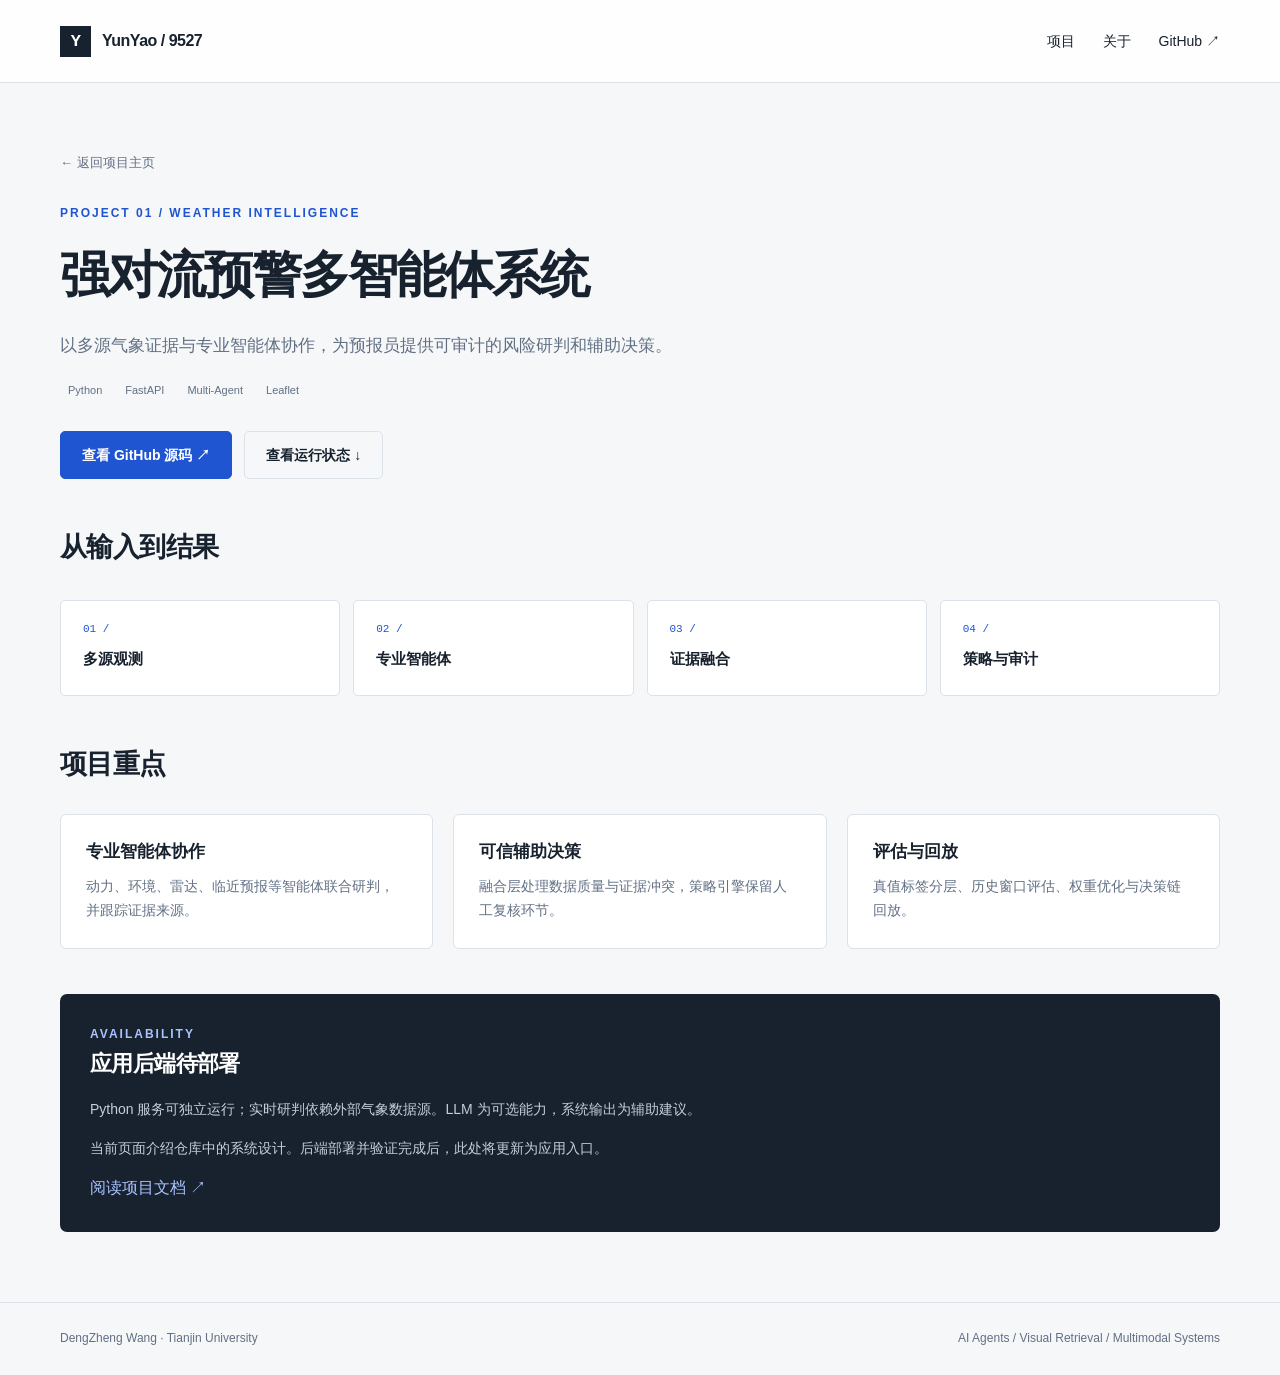
==== docs/index.html @ 471ed59c "Publish stable project overview and portfolio navigation" ====
<!doctype html><html lang="zh-CN"><head><meta charset="utf-8"><meta name="viewport" content="width=device-width, initial-scale=1"><title>强对流预警多智能体系统 · YunYao</title><meta name="description" content="以多源气象证据与专业智能体协作，为预报员提供可审计的风险研判和辅助决策。"><meta name="theme-color" content="#f6f7f9"><link rel="icon" href="data:image/svg+xml,%3Csvg xmlns='http://www.w3.org/2000/svg' viewBox='0 0 32 32'%3E%3Crect width='32' height='32' rx='5' fill='%2318222e'/%3E%3Ctext x='8' y='24' fill='white' font-size='24' font-family='monospace'%3EY%3C/text%3E%3C/svg%3E"><style>
:root{--bg:#f6f7f9;--paper:#fff;--ink:#18222e;--muted:#627084;--line:#dce2e9;--blue:#1f55d1;--soft:#eef3ff;--green:#35775d}*{box-sizing:border-box}html{scroll-behavior:smooth}body{margin:0;background:var(--bg);color:var(--ink);font:16px/1.75 -apple-system,BlinkMacSystemFont,"Segoe UI","Microsoft YaHei",sans-serif}a{color:inherit;text-decoration:none}button{font:inherit}a:focus-visible,button:focus-visible{outline:3px solid var(--blue);outline-offset:5px}.wrap{width:min(1160px,calc(100% - 48px));margin:auto}.bar{border-bottom:1px solid var(--line);background:rgba(255,255,255,.85)}nav{display:flex;align-items:center;justify-content:space-between;min-height:82px;gap:24px}.brand{font-weight:800;letter-spacing:-.5px}.brand span{display:inline-flex;width:31px;height:31px;align-items:center;justify-content:center;background:var(--ink);color:white;font:700 17px monospace;margin-right:11px}.links{display:flex;gap:28px;font-size:14px}.links a:hover,.textlink:hover{color:var(--blue)}.hero{padding:80px 0 55px;display:grid;grid-template-columns:1.4fr 1fr;gap:75px;align-items:center}.eyebrow{font-size:12px;letter-spacing:2px;color:var(--blue);font-weight:800;text-transform:uppercase}h1{font-size:clamp(34px,4.6vw,58px);font-weight:800;letter-spacing:-2px;line-height:1.26;margin:20px 0 24px}h1 em{font-style:normal;color:var(--blue)}.lead{color:var(--muted);max-width:680px;font-size:17px}.actions{display:flex;flex-wrap:wrap;gap:12px;margin-top:28px}.btn{display:inline-flex;align-items:center;justify-content:center;gap:18px;background:var(--blue);color:white;font-weight:650;padding:11px 21px;border:1px solid var(--blue);border-radius:5px;font-size:14px}.btn.light{background:transparent;color:var(--ink);border-color:var(--line)}.btn:hover{filter:brightness(.94)}.ledger{background:var(--paper);border:1px solid var(--line);padding:27px 30px;border-radius:8px;box-shadow:0 15px 45px #18222e07}.ledger-title{font:12px monospace;color:var(--muted);letter-spacing:1px;display:flex;justify-content:space-between;padding-bottom:15px;border-bottom:1px solid var(--line)}.ledger a{display:grid;grid-template-columns:30px 1fr 15px;gap:10px;align-items:center;padding:16px 0;border-bottom:1px solid var(--line);font-size:13px}.ledger a:last-child{border:0;padding-bottom:0}.ledger b{font:12px monospace;color:var(--blue)}.ledger a:hover{color:var(--blue)}.intro{display:flex;justify-content:space-between;align-items:end;gap:28px;margin:42px 0 24px}h2{font-size:27px;letter-spacing:-.6px;margin:0}h3{font-size:21px;line-height:1.4;margin:13px 0}.muted{color:var(--muted)}.filters{display:flex;gap:6px;flex-wrap:wrap}.filter{border:1px solid transparent;background:transparent;padding:7px 13px;color:var(--muted);cursor:pointer;font-size:13px;border-radius:4px}.filter[aria-pressed=true]{background:var(--ink);color:#fff}.grid{display:grid;grid-template-columns:repeat(2,1fr);gap:20px}.card{background:var(--paper);border:1px solid var(--line);padding:28px 30px;border-radius:7px;display:flex;flex-direction:column;transition:border-color .18s}.card:hover{border-color:#8096b3}.card-top{display:flex;justify-content:space-between;gap:10px;align-items:center}.num{font:12px monospace;color:var(--blue)}.badge{font-size:11px;color:var(--green);padding:3px 9px;border:1px solid #cbded4;border-radius:3px;background:#f5faf7}.badge.pending{color:#786330;border-color:#e3d7b7;background:#fffdf7}.en{font-size:11px;letter-spacing:1.1px;text-transform:uppercase;color:var(--muted);margin:18px 0 0}.card p{font-size:14px;color:var(--muted);margin:0 0 20px;flex:1}.tags{display:flex;flex-wrap:wrap;gap:7px;margin-bottom:25px}.tag{font-size:11px;padding:3px 8px;background:var(--bg);color:var(--muted);border-radius:3px}.card-foot{padding-top:18px;border-top:1px solid var(--line);display:flex;gap:24px;align-items:center;font-size:13px}.textlink{font-weight:650;color:var(--blue)}.smalllink{color:var(--muted);font-size:12px}.note{background:#edf1f7;border:1px solid var(--line);padding:24px 28px;border-radius:6px;margin:34px 0 60px;color:var(--muted);font-size:14px}.note strong{display:block;color:var(--ink);margin-bottom:5px}.about{margin:65px 0 70px;display:grid;grid-template-columns:1fr 2fr;gap:45px;padding-top:35px;border-top:1px solid var(--line)}.about p{margin:0;color:var(--muted)}footer{border-top:1px solid var(--line);padding:25px 0;font-size:12px;color:var(--muted)}footer .wrap{display:flex;justify-content:space-between;gap:20px}.detail-hero{padding:65px 0 45px;max-width:900px}.detail-hero h1{font-size:clamp(32px,4vw,50px)}.back{font-size:13px;color:var(--muted);display:inline-block;margin-bottom:28px}.pipeline{display:grid;grid-template-columns:repeat(4,1fr);gap:13px;margin:28px 0 45px}.stage{background:white;border:1px solid var(--line);border-radius:5px;padding:22px}.stage span{font:11px monospace;color:var(--blue);display:block;margin-bottom:10px}.stage b{font-size:15px}.features{display:grid;grid-template-columns:repeat(3,1fr);gap:20px;margin:26px 0}.feature{padding:25px;background:white;border:1px solid var(--line);border-radius:6px}.feature h3{font-size:17px;margin:0 0 10px}.feature p{font-size:14px;color:var(--muted);margin:0}.runtime{margin:45px 0 70px;padding:30px;background:var(--ink);color:#fff;border-radius:7px}.runtime p{color:#c5ceda;font-size:14px}.runtime h2{font-size:22px}.runtime a{color:#a9c3ff}.runtime code{font-size:12px;overflow-wrap:anywhere}.empty{padding:50px;text-align:center;color:var(--muted)}[hidden]{display:none!important}@media(max-width:860px){.hero{grid-template-columns:1fr;gap:35px;padding:50px 0 25px}.ledger{display:none}.intro{align-items:start;flex-direction:column}.features{grid-template-columns:1fr}.pipeline{grid-template-columns:repeat(2,1fr)}.about{grid-template-columns:1fr;gap:15px}}@media(max-width:600px){.wrap{width:calc(100% - 32px)}nav{min-height:68px}.links{gap:15px;font-size:12px}.brand{font-size:13px}.grid{grid-template-columns:1fr}.card{padding:24px}.hero{padding-top:42px}h1{letter-spacing:-1.2px}.about{margin-top:45px}.pipeline{gap:9px}.stage{padding:17px}footer .wrap{flex-direction:column;gap:4px}.note{padding:20px}.actions{gap:9px}}
</style></head><body><div class="bar"><nav class="wrap"><a class="brand" href="https://yunyao-9527.github.io/"><span>Y</span>YunYao / 9527</a><div class="links"><a href="https://yunyao-9527.github.io/#projects">项目</a><a href="https://yunyao-9527.github.io/#about">关于</a><a href="https://github.com/YunYao-9527">GitHub ↗</a></div></nav></div><main class="wrap"><div class="detail-hero"><a class="back" href="https://yunyao-9527.github.io/">← 返回项目主页</a><div class="eyebrow">PROJECT 01 / Weather Intelligence</div><h1>强对流预警多智能体系统</h1><p class="lead">以多源气象证据与专业智能体协作，为预报员提供可审计的风险研判和辅助决策。</p><div class="tags"><span class="tag">Python</span><span class="tag">FastAPI</span><span class="tag">Multi-Agent</span><span class="tag">Leaflet</span></div><div class="actions"><a class="btn" href="https://github.com/YunYao-9527/weather-multi-agent-system">查看 GitHub 源码 ↗</a><a class="btn light" href="#runtime">查看运行状态 ↓</a></div></div><section aria-label="系统流程"><h2>从输入到结果</h2><div class="pipeline"><div class="stage"><span>01 /</span><b>多源观测</b></div><div class="stage"><span>02 /</span><b>专业智能体</b></div><div class="stage"><span>03 /</span><b>证据融合</b></div><div class="stage"><span>04 /</span><b>策略与审计</b></div></div></section><section><h2>项目重点</h2><div class="features"><article class="feature"><h3>专业智能体协作</h3><p>动力、环境、雷达、临近预报等智能体联合研判，并跟踪证据来源。</p></article><article class="feature"><h3>可信辅助决策</h3><p>融合层处理数据质量与证据冲突，策略引擎保留人工复核环节。</p></article><article class="feature"><h3>评估与回放</h3><p>真值标签分层、历史窗口评估、权重优化与决策链回放。</p></article></div></section><section id="runtime" class="runtime"><div class="eyebrow" style="color:#a9c3ff">AVAILABILITY</div><h2>应用后端待部署</h2><p>Python 服务可独立运行；实时研判依赖外部气象数据源。LLM 为可选能力，系统输出为辅助建议。</p><p>当前页面介绍仓库中的系统设计。后端部署并验证完成后，此处将更新为应用入口。</p><a href="https://github.com/YunYao-9527/weather-multi-agent-system#readme">阅读项目文档 ↗</a></section></main><footer><div class="wrap"><span>DengZheng Wang · Tianjin University</span><span>AI Agents / Visual Retrieval / Multimodal Systems</span></div></footer></body></html>
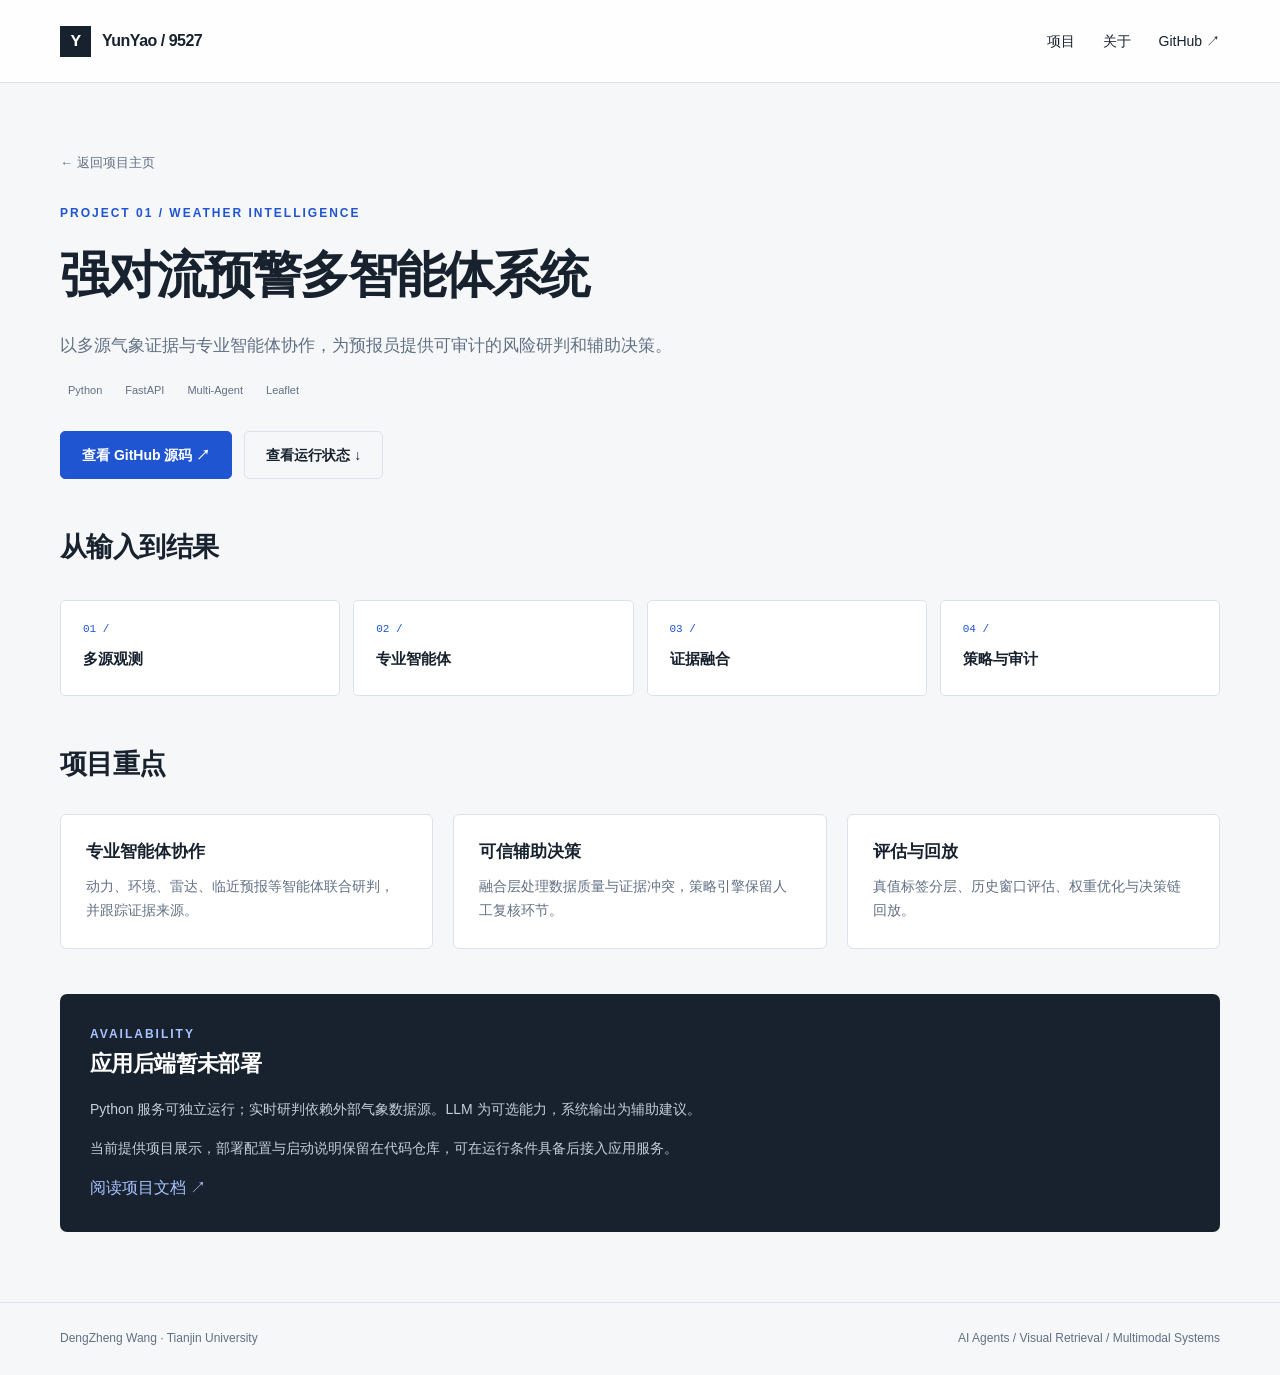
==== commit f2450d78: "Clarify published project pages and deferred backend deployment" ====
--- a/docs/index.html
+++ b/docs/index.html
@@ -1,3 +1,3 @@
 <!doctype html><html lang="zh-CN"><head><meta charset="utf-8"><meta name="viewport" content="width=device-width, initial-scale=1"><title>强对流预警多智能体系统 · YunYao</title><meta name="description" content="以多源气象证据与专业智能体协作，为预报员提供可审计的风险研判和辅助决策。"><meta name="theme-color" content="#f6f7f9"><link rel="icon" href="data:image/svg+xml,%3Csvg xmlns='http://www.w3.org/2000/svg' viewBox='0 0 32 32'%3E%3Crect width='32' height='32' rx='5' fill='%2318222e'/%3E%3Ctext x='8' y='24' fill='white' font-size='24' font-family='monospace'%3EY%3C/text%3E%3C/svg%3E"><style>
 :root{--bg:#f6f7f9;--paper:#fff;--ink:#18222e;--muted:#627084;--line:#dce2e9;--blue:#1f55d1;--soft:#eef3ff;--green:#35775d}*{box-sizing:border-box}html{scroll-behavior:smooth}body{margin:0;background:var(--bg);color:var(--ink);font:16px/1.75 -apple-system,BlinkMacSystemFont,"Segoe UI","Microsoft YaHei",sans-serif}a{color:inherit;text-decoration:none}button{font:inherit}a:focus-visible,button:focus-visible{outline:3px solid var(--blue);outline-offset:5px}.wrap{width:min(1160px,calc(100% - 48px));margin:auto}.bar{border-bottom:1px solid var(--line);background:rgba(255,255,255,.85)}nav{display:flex;align-items:center;justify-content:space-between;min-height:82px;gap:24px}.brand{font-weight:800;letter-spacing:-.5px}.brand span{display:inline-flex;width:31px;height:31px;align-items:center;justify-content:center;background:var(--ink);color:white;font:700 17px monospace;margin-right:11px}.links{display:flex;gap:28px;font-size:14px}.links a:hover,.textlink:hover{color:var(--blue)}.hero{padding:80px 0 55px;display:grid;grid-template-columns:1.4fr 1fr;gap:75px;align-items:center}.eyebrow{font-size:12px;letter-spacing:2px;color:var(--blue);font-weight:800;text-transform:uppercase}h1{font-size:clamp(34px,4.6vw,58px);font-weight:800;letter-spacing:-2px;line-height:1.26;margin:20px 0 24px}h1 em{font-style:normal;color:var(--blue)}.lead{color:var(--muted);max-width:680px;font-size:17px}.actions{display:flex;flex-wrap:wrap;gap:12px;margin-top:28px}.btn{display:inline-flex;align-items:center;justify-content:center;gap:18px;background:var(--blue);color:white;font-weight:650;padding:11px 21px;border:1px solid var(--blue);border-radius:5px;font-size:14px}.btn.light{background:transparent;color:var(--ink);border-color:var(--line)}.btn:hover{filter:brightness(.94)}.ledger{background:var(--paper);border:1px solid var(--line);padding:27px 30px;border-radius:8px;box-shadow:0 15px 45px #18222e07}.ledger-title{font:12px monospace;color:var(--muted);letter-spacing:1px;display:flex;justify-content:space-between;padding-bottom:15px;border-bottom:1px solid var(--line)}.ledger a{display:grid;grid-template-columns:30px 1fr 15px;gap:10px;align-items:center;padding:16px 0;border-bottom:1px solid var(--line);font-size:13px}.ledger a:last-child{border:0;padding-bottom:0}.ledger b{font:12px monospace;color:var(--blue)}.ledger a:hover{color:var(--blue)}.intro{display:flex;justify-content:space-between;align-items:end;gap:28px;margin:42px 0 24px}h2{font-size:27px;letter-spacing:-.6px;margin:0}h3{font-size:21px;line-height:1.4;margin:13px 0}.muted{color:var(--muted)}.filters{display:flex;gap:6px;flex-wrap:wrap}.filter{border:1px solid transparent;background:transparent;padding:7px 13px;color:var(--muted);cursor:pointer;font-size:13px;border-radius:4px}.filter[aria-pressed=true]{background:var(--ink);color:#fff}.grid{display:grid;grid-template-columns:repeat(2,1fr);gap:20px}.card{background:var(--paper);border:1px solid var(--line);padding:28px 30px;border-radius:7px;display:flex;flex-direction:column;transition:border-color .18s}.card:hover{border-color:#8096b3}.card-top{display:flex;justify-content:space-between;gap:10px;align-items:center}.num{font:12px monospace;color:var(--blue)}.badge{font-size:11px;color:var(--green);padding:3px 9px;border:1px solid #cbded4;border-radius:3px;background:#f5faf7}.badge.pending{color:#786330;border-color:#e3d7b7;background:#fffdf7}.en{font-size:11px;letter-spacing:1.1px;text-transform:uppercase;color:var(--muted);margin:18px 0 0}.card p{font-size:14px;color:var(--muted);margin:0 0 20px;flex:1}.tags{display:flex;flex-wrap:wrap;gap:7px;margin-bottom:25px}.tag{font-size:11px;padding:3px 8px;background:var(--bg);color:var(--muted);border-radius:3px}.card-foot{padding-top:18px;border-top:1px solid var(--line);display:flex;gap:24px;align-items:center;font-size:13px}.textlink{font-weight:650;color:var(--blue)}.smalllink{color:var(--muted);font-size:12px}.note{background:#edf1f7;border:1px solid var(--line);padding:24px 28px;border-radius:6px;margin:34px 0 60px;color:var(--muted);font-size:14px}.note strong{display:block;color:var(--ink);margin-bottom:5px}.about{margin:65px 0 70px;display:grid;grid-template-columns:1fr 2fr;gap:45px;padding-top:35px;border-top:1px solid var(--line)}.about p{margin:0;color:var(--muted)}footer{border-top:1px solid var(--line);padding:25px 0;font-size:12px;color:var(--muted)}footer .wrap{display:flex;justify-content:space-between;gap:20px}.detail-hero{padding:65px 0 45px;max-width:900px}.detail-hero h1{font-size:clamp(32px,4vw,50px)}.back{font-size:13px;color:var(--muted);display:inline-block;margin-bottom:28px}.pipeline{display:grid;grid-template-columns:repeat(4,1fr);gap:13px;margin:28px 0 45px}.stage{background:white;border:1px solid var(--line);border-radius:5px;padding:22px}.stage span{font:11px monospace;color:var(--blue);display:block;margin-bottom:10px}.stage b{font-size:15px}.features{display:grid;grid-template-columns:repeat(3,1fr);gap:20px;margin:26px 0}.feature{padding:25px;background:white;border:1px solid var(--line);border-radius:6px}.feature h3{font-size:17px;margin:0 0 10px}.feature p{font-size:14px;color:var(--muted);margin:0}.runtime{margin:45px 0 70px;padding:30px;background:var(--ink);color:#fff;border-radius:7px}.runtime p{color:#c5ceda;font-size:14px}.runtime h2{font-size:22px}.runtime a{color:#a9c3ff}.runtime code{font-size:12px;overflow-wrap:anywhere}.empty{padding:50px;text-align:center;color:var(--muted)}[hidden]{display:none!important}@media(max-width:860px){.hero{grid-template-columns:1fr;gap:35px;padding:50px 0 25px}.ledger{display:none}.intro{align-items:start;flex-direction:column}.features{grid-template-columns:1fr}.pipeline{grid-template-columns:repeat(2,1fr)}.about{grid-template-columns:1fr;gap:15px}}@media(max-width:600px){.wrap{width:calc(100% - 32px)}nav{min-height:68px}.links{gap:15px;font-size:12px}.brand{font-size:13px}.grid{grid-template-columns:1fr}.card{padding:24px}.hero{padding-top:42px}h1{letter-spacing:-1.2px}.about{margin-top:45px}.pipeline{gap:9px}.stage{padding:17px}footer .wrap{flex-direction:column;gap:4px}.note{padding:20px}.actions{gap:9px}}
-</style></head><body><div class="bar"><nav class="wrap"><a class="brand" href="https://yunyao-9527.github.io/"><span>Y</span>YunYao / 9527</a><div class="links"><a href="https://yunyao-9527.github.io/#projects">项目</a><a href="https://yunyao-9527.github.io/#about">关于</a><a href="https://github.com/YunYao-9527">GitHub ↗</a></div></nav></div><main class="wrap"><div class="detail-hero"><a class="back" href="https://yunyao-9527.github.io/">← 返回项目主页</a><div class="eyebrow">PROJECT 01 / Weather Intelligence</div><h1>强对流预警多智能体系统</h1><p class="lead">以多源气象证据与专业智能体协作，为预报员提供可审计的风险研判和辅助决策。</p><div class="tags"><span class="tag">Python</span><span class="tag">FastAPI</span><span class="tag">Multi-Agent</span><span class="tag">Leaflet</span></div><div class="actions"><a class="btn" href="https://github.com/YunYao-9527/weather-multi-agent-system">查看 GitHub 源码 ↗</a><a class="btn light" href="#runtime">查看运行状态 ↓</a></div></div><section aria-label="系统流程"><h2>从输入到结果</h2><div class="pipeline"><div class="stage"><span>01 /</span><b>多源观测</b></div><div class="stage"><span>02 /</span><b>专业智能体</b></div><div class="stage"><span>03 /</span><b>证据融合</b></div><div class="stage"><span>04 /</span><b>策略与审计</b></div></div></section><section><h2>项目重点</h2><div class="features"><article class="feature"><h3>专业智能体协作</h3><p>动力、环境、雷达、临近预报等智能体联合研判，并跟踪证据来源。</p></article><article class="feature"><h3>可信辅助决策</h3><p>融合层处理数据质量与证据冲突，策略引擎保留人工复核环节。</p></article><article class="feature"><h3>评估与回放</h3><p>真值标签分层、历史窗口评估、权重优化与决策链回放。</p></article></div></section><section id="runtime" class="runtime"><div class="eyebrow" style="color:#a9c3ff">AVAILABILITY</div><h2>应用后端待部署</h2><p>Python 服务可独立运行；实时研判依赖外部气象数据源。LLM 为可选能力，系统输出为辅助建议。</p><p>当前页面介绍仓库中的系统设计。后端部署并验证完成后，此处将更新为应用入口。</p><a href="https://github.com/YunYao-9527/weather-multi-agent-system#readme">阅读项目文档 ↗</a></section></main><footer><div class="wrap"><span>DengZheng Wang · Tianjin University</span><span>AI Agents / Visual Retrieval / Multimodal Systems</span></div></footer></body></html>+</style></head><body><div class="bar"><nav class="wrap"><a class="brand" href="https://yunyao-9527.github.io/"><span>Y</span>YunYao / 9527</a><div class="links"><a href="https://yunyao-9527.github.io/#projects">项目</a><a href="https://yunyao-9527.github.io/#about">关于</a><a href="https://github.com/YunYao-9527">GitHub ↗</a></div></nav></div><main class="wrap"><div class="detail-hero"><a class="back" href="https://yunyao-9527.github.io/">← 返回项目主页</a><div class="eyebrow">PROJECT 01 / Weather Intelligence</div><h1>强对流预警多智能体系统</h1><p class="lead">以多源气象证据与专业智能体协作，为预报员提供可审计的风险研判和辅助决策。</p><div class="tags"><span class="tag">Python</span><span class="tag">FastAPI</span><span class="tag">Multi-Agent</span><span class="tag">Leaflet</span></div><div class="actions"><a class="btn" href="https://github.com/YunYao-9527/weather-multi-agent-system">查看 GitHub 源码 ↗</a><a class="btn light" href="#runtime">查看运行状态 ↓</a></div></div><section aria-label="系统流程"><h2>从输入到结果</h2><div class="pipeline"><div class="stage"><span>01 /</span><b>多源观测</b></div><div class="stage"><span>02 /</span><b>专业智能体</b></div><div class="stage"><span>03 /</span><b>证据融合</b></div><div class="stage"><span>04 /</span><b>策略与审计</b></div></div></section><section><h2>项目重点</h2><div class="features"><article class="feature"><h3>专业智能体协作</h3><p>动力、环境、雷达、临近预报等智能体联合研判，并跟踪证据来源。</p></article><article class="feature"><h3>可信辅助决策</h3><p>融合层处理数据质量与证据冲突，策略引擎保留人工复核环节。</p></article><article class="feature"><h3>评估与回放</h3><p>真值标签分层、历史窗口评估、权重优化与决策链回放。</p></article></div></section><section id="runtime" class="runtime"><div class="eyebrow" style="color:#a9c3ff">AVAILABILITY</div><h2>应用后端暂未部署</h2><p>Python 服务可独立运行；实时研判依赖外部气象数据源。LLM 为可选能力，系统输出为辅助建议。</p><p>当前提供项目展示，部署配置与启动说明保留在代码仓库，可在运行条件具备后接入应用服务。</p><a href="https://github.com/YunYao-9527/weather-multi-agent-system#readme">阅读项目文档 ↗</a></section></main><footer><div class="wrap"><span>DengZheng Wang · Tianjin University</span><span>AI Agents / Visual Retrieval / Multimodal Systems</span></div></footer></body></html>
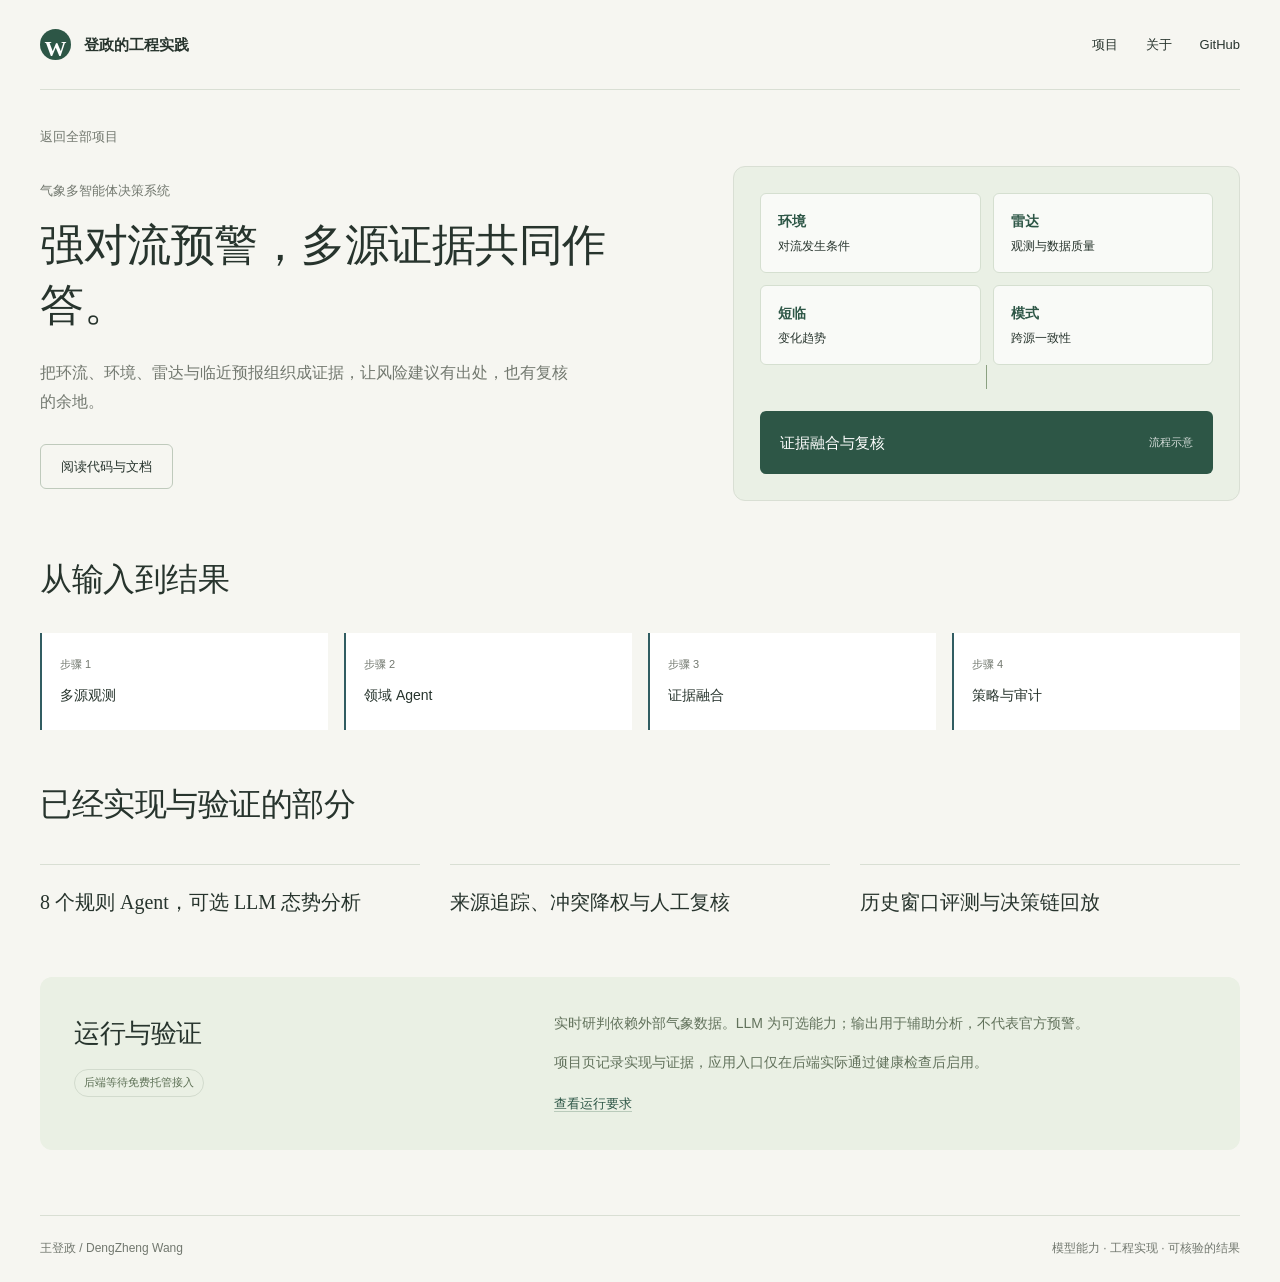
==== commit eb024a88: "Refresh weather console and improve regression isolation and public demo boundaries" ====
--- a/docs/index.html
+++ b/docs/index.html
@@ -1,3 +1 @@
-<!doctype html><html lang="zh-CN"><head><meta charset="utf-8"><meta name="viewport" content="width=device-width, initial-scale=1"><title>强对流预警多智能体系统 · YunYao</title><meta name="description" content="以多源气象证据与专业智能体协作，为预报员提供可审计的风险研判和辅助决策。"><meta name="theme-color" content="#f6f7f9"><link rel="icon" href="data:image/svg+xml,%3Csvg xmlns='http://www.w3.org/2000/svg' viewBox='0 0 32 32'%3E%3Crect width='32' height='32' rx='5' fill='%2318222e'/%3E%3Ctext x='8' y='24' fill='white' font-size='24' font-family='monospace'%3EY%3C/text%3E%3C/svg%3E"><style>
-:root{--bg:#f6f7f9;--paper:#fff;--ink:#18222e;--muted:#627084;--line:#dce2e9;--blue:#1f55d1;--soft:#eef3ff;--green:#35775d}*{box-sizing:border-box}html{scroll-behavior:smooth}body{margin:0;background:var(--bg);color:var(--ink);font:16px/1.75 -apple-system,BlinkMacSystemFont,"Segoe UI","Microsoft YaHei",sans-serif}a{color:inherit;text-decoration:none}button{font:inherit}a:focus-visible,button:focus-visible{outline:3px solid var(--blue);outline-offset:5px}.wrap{width:min(1160px,calc(100% - 48px));margin:auto}.bar{border-bottom:1px solid var(--line);background:rgba(255,255,255,.85)}nav{display:flex;align-items:center;justify-content:space-between;min-height:82px;gap:24px}.brand{font-weight:800;letter-spacing:-.5px}.brand span{display:inline-flex;width:31px;height:31px;align-items:center;justify-content:center;background:var(--ink);color:white;font:700 17px monospace;margin-right:11px}.links{display:flex;gap:28px;font-size:14px}.links a:hover,.textlink:hover{color:var(--blue)}.hero{padding:80px 0 55px;display:grid;grid-template-columns:1.4fr 1fr;gap:75px;align-items:center}.eyebrow{font-size:12px;letter-spacing:2px;color:var(--blue);font-weight:800;text-transform:uppercase}h1{font-size:clamp(34px,4.6vw,58px);font-weight:800;letter-spacing:-2px;line-height:1.26;margin:20px 0 24px}h1 em{font-style:normal;color:var(--blue)}.lead{color:var(--muted);max-width:680px;font-size:17px}.actions{display:flex;flex-wrap:wrap;gap:12px;margin-top:28px}.btn{display:inline-flex;align-items:center;justify-content:center;gap:18px;background:var(--blue);color:white;font-weight:650;padding:11px 21px;border:1px solid var(--blue);border-radius:5px;font-size:14px}.btn.light{background:transparent;color:var(--ink);border-color:var(--line)}.btn:hover{filter:brightness(.94)}.ledger{background:var(--paper);border:1px solid var(--line);padding:27px 30px;border-radius:8px;box-shadow:0 15px 45px #18222e07}.ledger-title{font:12px monospace;color:var(--muted);letter-spacing:1px;display:flex;justify-content:space-between;padding-bottom:15px;border-bottom:1px solid var(--line)}.ledger a{display:grid;grid-template-columns:30px 1fr 15px;gap:10px;align-items:center;padding:16px 0;border-bottom:1px solid var(--line);font-size:13px}.ledger a:last-child{border:0;padding-bottom:0}.ledger b{font:12px monospace;color:var(--blue)}.ledger a:hover{color:var(--blue)}.intro{display:flex;justify-content:space-between;align-items:end;gap:28px;margin:42px 0 24px}h2{font-size:27px;letter-spacing:-.6px;margin:0}h3{font-size:21px;line-height:1.4;margin:13px 0}.muted{color:var(--muted)}.filters{display:flex;gap:6px;flex-wrap:wrap}.filter{border:1px solid transparent;background:transparent;padding:7px 13px;color:var(--muted);cursor:pointer;font-size:13px;border-radius:4px}.filter[aria-pressed=true]{background:var(--ink);color:#fff}.grid{display:grid;grid-template-columns:repeat(2,1fr);gap:20px}.card{background:var(--paper);border:1px solid var(--line);padding:28px 30px;border-radius:7px;display:flex;flex-direction:column;transition:border-color .18s}.card:hover{border-color:#8096b3}.card-top{display:flex;justify-content:space-between;gap:10px;align-items:center}.num{font:12px monospace;color:var(--blue)}.badge{font-size:11px;color:var(--green);padding:3px 9px;border:1px solid #cbded4;border-radius:3px;background:#f5faf7}.badge.pending{color:#786330;border-color:#e3d7b7;background:#fffdf7}.en{font-size:11px;letter-spacing:1.1px;text-transform:uppercase;color:var(--muted);margin:18px 0 0}.card p{font-size:14px;color:var(--muted);margin:0 0 20px;flex:1}.tags{display:flex;flex-wrap:wrap;gap:7px;margin-bottom:25px}.tag{font-size:11px;padding:3px 8px;background:var(--bg);color:var(--muted);border-radius:3px}.card-foot{padding-top:18px;border-top:1px solid var(--line);display:flex;gap:24px;align-items:center;font-size:13px}.textlink{font-weight:650;color:var(--blue)}.smalllink{color:var(--muted);font-size:12px}.note{background:#edf1f7;border:1px solid var(--line);padding:24px 28px;border-radius:6px;margin:34px 0 60px;color:var(--muted);font-size:14px}.note strong{display:block;color:var(--ink);margin-bottom:5px}.about{margin:65px 0 70px;display:grid;grid-template-columns:1fr 2fr;gap:45px;padding-top:35px;border-top:1px solid var(--line)}.about p{margin:0;color:var(--muted)}footer{border-top:1px solid var(--line);padding:25px 0;font-size:12px;color:var(--muted)}footer .wrap{display:flex;justify-content:space-between;gap:20px}.detail-hero{padding:65px 0 45px;max-width:900px}.detail-hero h1{font-size:clamp(32px,4vw,50px)}.back{font-size:13px;color:var(--muted);display:inline-block;margin-bottom:28px}.pipeline{display:grid;grid-template-columns:repeat(4,1fr);gap:13px;margin:28px 0 45px}.stage{background:white;border:1px solid var(--line);border-radius:5px;padding:22px}.stage span{font:11px monospace;color:var(--blue);display:block;margin-bottom:10px}.stage b{font-size:15px}.features{display:grid;grid-template-columns:repeat(3,1fr);gap:20px;margin:26px 0}.feature{padding:25px;background:white;border:1px solid var(--line);border-radius:6px}.feature h3{font-size:17px;margin:0 0 10px}.feature p{font-size:14px;color:var(--muted);margin:0}.runtime{margin:45px 0 70px;padding:30px;background:var(--ink);color:#fff;border-radius:7px}.runtime p{color:#c5ceda;font-size:14px}.runtime h2{font-size:22px}.runtime a{color:#a9c3ff}.runtime code{font-size:12px;overflow-wrap:anywhere}.empty{padding:50px;text-align:center;color:var(--muted)}[hidden]{display:none!important}@media(max-width:860px){.hero{grid-template-columns:1fr;gap:35px;padding:50px 0 25px}.ledger{display:none}.intro{align-items:start;flex-direction:column}.features{grid-template-columns:1fr}.pipeline{grid-template-columns:repeat(2,1fr)}.about{grid-template-columns:1fr;gap:15px}}@media(max-width:600px){.wrap{width:calc(100% - 32px)}nav{min-height:68px}.links{gap:15px;font-size:12px}.brand{font-size:13px}.grid{grid-template-columns:1fr}.card{padding:24px}.hero{padding-top:42px}h1{letter-spacing:-1.2px}.about{margin-top:45px}.pipeline{gap:9px}.stage{padding:17px}footer .wrap{flex-direction:column;gap:4px}.note{padding:20px}.actions{gap:9px}}
-</style></head><body><div class="bar"><nav class="wrap"><a class="brand" href="https://yunyao-9527.github.io/"><span>Y</span>YunYao / 9527</a><div class="links"><a href="https://yunyao-9527.github.io/#projects">项目</a><a href="https://yunyao-9527.github.io/#about">关于</a><a href="https://github.com/YunYao-9527">GitHub ↗</a></div></nav></div><main class="wrap"><div class="detail-hero"><a class="back" href="https://yunyao-9527.github.io/">← 返回项目主页</a><div class="eyebrow">PROJECT 01 / Weather Intelligence</div><h1>强对流预警多智能体系统</h1><p class="lead">以多源气象证据与专业智能体协作，为预报员提供可审计的风险研判和辅助决策。</p><div class="tags"><span class="tag">Python</span><span class="tag">FastAPI</span><span class="tag">Multi-Agent</span><span class="tag">Leaflet</span></div><div class="actions"><a class="btn" href="https://github.com/YunYao-9527/weather-multi-agent-system">查看 GitHub 源码 ↗</a><a class="btn light" href="#runtime">查看运行状态 ↓</a></div></div><section aria-label="系统流程"><h2>从输入到结果</h2><div class="pipeline"><div class="stage"><span>01 /</span><b>多源观测</b></div><div class="stage"><span>02 /</span><b>专业智能体</b></div><div class="stage"><span>03 /</span><b>证据融合</b></div><div class="stage"><span>04 /</span><b>策略与审计</b></div></div></section><section><h2>项目重点</h2><div class="features"><article class="feature"><h3>专业智能体协作</h3><p>动力、环境、雷达、临近预报等智能体联合研判，并跟踪证据来源。</p></article><article class="feature"><h3>可信辅助决策</h3><p>融合层处理数据质量与证据冲突，策略引擎保留人工复核环节。</p></article><article class="feature"><h3>评估与回放</h3><p>真值标签分层、历史窗口评估、权重优化与决策链回放。</p></article></div></section><section id="runtime" class="runtime"><div class="eyebrow" style="color:#a9c3ff">AVAILABILITY</div><h2>应用后端暂未部署</h2><p>Python 服务可独立运行；实时研判依赖外部气象数据源。LLM 为可选能力，系统输出为辅助建议。</p><p>当前提供项目展示，部署配置与启动说明保留在代码仓库，可在运行条件具备后接入应用服务。</p><a href="https://github.com/YunYao-9527/weather-multi-agent-system#readme">阅读项目文档 ↗</a></section></main><footer><div class="wrap"><span>DengZheng Wang · Tianjin University</span><span>AI Agents / Visual Retrieval / Multimodal Systems</span></div></footer></body></html>+<!doctype html><html lang="zh-CN"><head><meta charset="utf-8"><meta name="viewport" content="width=device-width,initial-scale=1"><meta name="description" content="王登政的智能体、多模态检索与可观测系统作品集"><title>气象多智能体决策系统 | 王登政</title><link rel="stylesheet" href="./portfolio.css"></head><body><div class="wrap"><nav class="nav"><a class="brand" href="https://yunyao-9527.github.io/"><span class="mark">W</span>登政的工程实践</a><div class="nav-links"><a href="https://yunyao-9527.github.io/#projects">项目</a><a href="https://yunyao-9527.github.io/#about">关于</a><a href="https://github.com/YunYao-9527">GitHub</a></div></nav><main style="--accent:#315d62"><a class="back" href="https://yunyao-9527.github.io/#projects">返回全部项目</a><section class="detail-hero"><div><div class="byline">气象多智能体决策系统</div><h1>强对流预警，多源证据共同作答。</h1><p class="lede">把环流、环境、雷达与临近预报组织成证据，让风险建议有出处，也有复核的余地。</p><div class="actions"><a class="button secondary" href="https://github.com/YunYao-9527/weather-multi-agent-system">阅读代码与文档</a></div></div><div class="detail-preview"><div class="diagram-grid"><div class="diagram-cell"><strong>环境</strong>对流发生条件</div><div class="diagram-cell"><strong>雷达</strong>观测与数据质量</div><div class="diagram-cell"><strong>短临</strong>变化趋势</div><div class="diagram-cell"><strong>模式</strong>跨源一致性</div></div><div class="connector"></div><div class="diagram-output">证据融合与复核<span>流程示意</span></div></div></section><section><h2>从输入到结果</h2><div class="flow"><div><small>步骤 1</small>多源观测</div><div><small>步骤 2</small>领域 Agent</div><div><small>步骤 3</small>证据融合</div><div><small>步骤 4</small>策略与审计</div></div><h2>已经实现与验证的部分</h2><div class="facts"><div class="fact">8 个规则 Agent，可选 LLM 态势分析</div><div class="fact">来源追踪、冲突降权与人工复核</div><div class="fact">历史窗口评测与决策链回放</div></div></section><section class="runtime"><div><h2>运行与验证</h2><span class="badge">后端等待免费托管接入</span></div><div><p>实时研判依赖外部气象数据。LLM 为可选能力；输出用于辅助分析，不代表官方预警。</p><p>项目页记录实现与证据，应用入口仅在后端实际通过健康检查后启用。</p><a class="text-link" href="https://github.com/YunYao-9527/weather-multi-agent-system">查看运行要求</a></div></section></main><footer class="footer"><span>王登政 / DengZheng Wang</span><span>模型能力 · 工程实现 · 可核验的结果</span></footer></div></body></html>
--- a/docs/portfolio.css
+++ b/docs/portfolio.css
@@ -0,0 +1,2 @@
+
+:root{--paper:#f6f6f1;--surface:#fff;--ink:#27342d;--muted:#72786f;--line:#d9dfd4;--pine:#2d5646;--clay:#b95f42;--serif:Georgia,'Noto Serif SC','Songti SC',SimSun,serif;--sans:'Microsoft YaHei','PingFang SC',sans-serif}*{box-sizing:border-box}html{scroll-behavior:smooth}body{margin:0;background:var(--paper);color:var(--ink);font:15px/1.8 var(--sans)}a{color:inherit;text-decoration:none}button{font:inherit;cursor:pointer}button,a,input{ -webkit-tap-highlight-color:transparent}:focus-visible{outline:3px solid var(--clay);outline-offset:5px}::selection{background:#d8e3d4}.wrap{width:min(1200px,calc(100% - 80px));margin:auto}.nav{height:90px;display:flex;align-items:center;justify-content:space-between;border-bottom:1px solid var(--line)}.brand{display:flex;align-items:center;gap:13px;font-weight:700}.mark{width:31px;height:31px;background:var(--pine);color:white;display:grid;place-items:center;border-radius:50%;font-family:var(--serif);font-size:22px}.nav-links{display:flex;gap:28px;font-size:13px}.nav a:hover{color:var(--clay)}.hero{display:grid;grid-template-columns:1.1fr 1fr;gap:65px;padding:78px 0 65px;align-items:center}h1,h2,h3{font-family:var(--serif);font-weight:500;letter-spacing:-.5px}h1{font-size:clamp(36px,4.4vw,59px);line-height:1.35;margin:14px 0 24px}h2{font-size:32px;margin:0}h3{font-size:25px;line-height:1.45;margin:0 0 14px}.byline{font-size:13px;color:var(--muted)}.lede{max-width:540px;color:var(--muted);font-size:16px}.actions{display:flex;align-items:center;flex-wrap:wrap;gap:12px;margin:27px 0 0}.button{display:inline-flex;align-items:center;justify-content:center;padding:10px 20px;background:var(--pine);color:#fff;border:1px solid var(--pine);border-radius:6px;font-size:13px}.button.secondary{color:var(--ink);background:transparent;border-color:#bfcabc}.button:hover{background:#213f34;color:white}.text-link{font-size:13px;color:var(--pine);border-bottom:1px solid #b9caba}.diagram{position:relative;border:1px solid #c8d3c6;border-radius:16px;background:#ecf0e8;padding:27px;overflow:hidden}.diagram-head{display:flex;justify-content:space-between;font-size:12px;color:#677762;margin-bottom:22px}.diagram-grid{display:grid;grid-template-columns:1fr 1fr;gap:12px}.diagram-cell{padding:17px;background:#ffffffb5;border:1px solid #d5dfd0;border-radius:6px;font-size:12px;line-height:1.5}.diagram-cell strong{display:block;color:var(--pine);font-size:14px;margin-bottom:5px}.diagram-output{background:var(--pine);color:white;padding:18px 20px;margin-top:22px;border-radius:6px;display:flex;justify-content:space-between;align-items:center}.diagram-output span{font-size:11px;opacity:.8}.connector{height:24px;width:1px;background:#8ba181;margin:0 auto}.section-title{display:flex;justify-content:space-between;align-items:end;padding:30px 0 24px;border-top:1px solid var(--line)}.section-title p{margin:0;color:var(--muted);font-size:13px}.filters{display:flex;gap:8px}.filter{background:none;color:var(--muted);border:1px solid transparent;border-radius:30px;padding:5px 12px;font-size:12px}.filter[aria-pressed=true]{color:var(--pine);background:#e6ece1;border-color:#cbd7c3}.projects{display:grid;grid-template-columns:1fr 1fr;gap:22px}.project{background:var(--surface);border:1px solid var(--line);border-radius:12px;overflow:hidden;display:flex;flex-direction:column}.project.featured{grid-column:1/-1;display:grid;grid-template-columns:1.1fr 1fr}.project-body{padding:32px}.project p{font-size:14px;color:var(--muted);max-width:540px;margin:12px 0 20px}.project-head{display:flex;justify-content:space-between;gap:12px;align-items:center;margin-bottom:23px}.project-head small{color:var(--accent);font-size:12px}.badge{border:1px solid #d2dbcd;color:#5d7055;font-size:11px;padding:3px 9px;border-radius:30px;white-space:nowrap}.badge.live{color:#276a44;background:#edf6eb}.stack{font-size:11px;color:var(--muted);word-spacing:3px}.project-foot{display:flex;justify-content:space-between;align-items:center;border-top:1px solid #e9ece5;padding-top:19px;margin-top:23px;font-size:12px}.project-foot a:first-child{color:var(--accent);font-weight:600}.project-preview{padding:28px;background:#f0f3ed;display:grid;align-content:center;border-left:1px solid var(--line)}.mini-flow{display:flex;gap:9px;flex-wrap:wrap}.mini-flow span{padding:7px 12px;background:white;border:1px solid #d7dfd1;border-radius:5px;font-size:11px}.preview-title{font-family:var(--serif);font-size:23px;margin:20px 0}.preview-label{font-size:11px;color:var(--muted)}.work-note{display:grid;grid-template-columns:1fr 2fr;gap:45px;margin:55px 0;padding:32px 0;border-top:1px solid var(--line);border-bottom:1px solid var(--line)}.work-note h2{font-size:26px}.work-note p{margin:0;color:var(--muted);font-size:14px;max-width:700px}.about{display:grid;grid-template-columns:1fr 2fr;gap:45px;padding:10px 0 65px}.about p{color:var(--muted);margin:0}.footer{border-top:1px solid var(--line);padding:22px 0;color:var(--muted);font-size:12px;display:flex;justify-content:space-between}.back{display:inline-block;margin:35px 0 8px;color:var(--muted);font-size:13px}.detail-hero{display:grid;grid-template-columns:1.25fr 1fr;gap:60px;align-items:center;padding:10px 0 50px}.detail-hero h1{font-size:44px}.detail-preview{border:1px solid var(--line);border-radius:12px;background:#eaf0e5;padding:26px}.flow{display:grid;grid-template-columns:repeat(4,1fr);gap:16px;margin:24px 0 46px}.flow div{padding:22px 18px;border-left:2px solid var(--accent);background:#fff;font-size:14px}.flow small{display:block;font-size:11px;color:var(--muted);margin-bottom:8px}.facts{display:grid;grid-template-columns:repeat(3,1fr);gap:30px;padding:30px 0 45px}.fact{padding-top:19px;border-top:1px solid var(--line);font-family:var(--serif);font-size:20px}.runtime{display:grid;grid-template-columns:1fr 1.5fr;gap:45px;background:#eaf0e4;padding:34px;border-radius:12px;margin:12px 0 65px}.runtime p{font-size:14px;color:#61715b;margin:0 0 14px}.runtime h2{font-size:26px}.runtime .badge{display:inline-block;margin:12px 0}.evidence{border:1px solid var(--line);background:#fff;border-radius:8px;padding:20px;font-size:13px}.evidence strong{font-family:var(--serif);font-size:23px;font-weight:500}.evidence p{font-size:12px;margin:4px 0 0}.cad-sheet{background:white;border:1px solid #d8dece;padding:15px}.cad-sheet svg{width:100%;height:auto}.trace-tree{display:grid;gap:12px;margin-top:15px}.trace-tree div{height:14px;background:#a9b99f;border-radius:3px}.trace-tree div:nth-child(2){margin-left:25px;width:63%;background:#c8ac8d}.trace-tree div:nth-child(3){margin-left:50px;width:43%;background:#b8b0c5}.archive{font-family:var(--serif);font-size:34px;line-height:1.5;padding:25px 0;color:#8f635b}[hidden]{display:none!important}@media(max-width:850px){.wrap{width:calc(100% - 40px)}.hero,.detail-hero{grid-template-columns:1fr;gap:30px;padding:38px 0}.hero .diagram{max-width:600px}.project.featured{display:flex;grid-column:auto}.project-preview{border:0;border-top:1px solid var(--line)}.work-note,.about,.runtime{grid-template-columns:1fr;gap:20px}.detail-hero h1{font-size:36px}.flow{grid-template-columns:1fr 1fr}.facts{grid-template-columns:1fr;gap:8px}.nav-links{gap:16px}.section-title{align-items:start;gap:20px;flex-direction:column}.project-body{padding:24px}}@media(max-width:560px){.projects{grid-template-columns:1fr}.nav{height:72px}.nav-links a:nth-child(2){display:none}.nav-links{font-size:12px}.brand{font-size:13px}.hero h1{font-size:36px}.diagram{padding:18px}.project-head{gap:6px}.project-head small{font-size:11px}.runtime{padding:24px}.footer{gap:10px;flex-direction:column}.filters{gap:0}.filter{padding:5px 9px}}@media(prefers-reduced-motion:reduce){html{scroll-behavior:auto}}
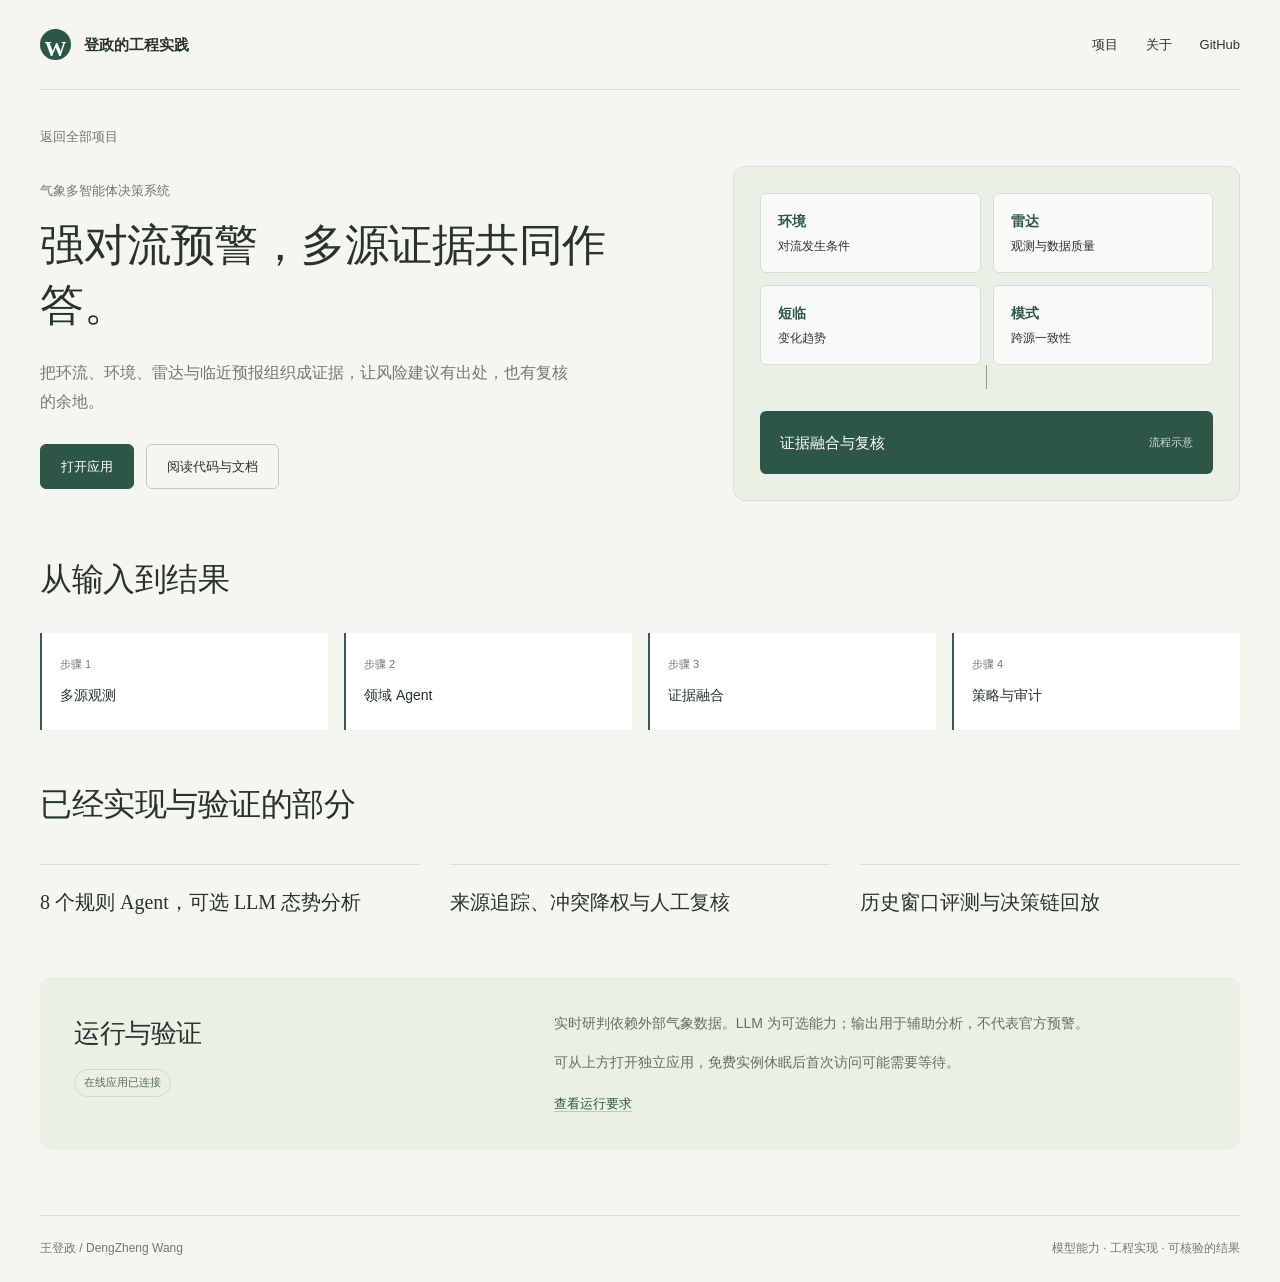
==== commit 2a05f2a5: "Self-host map assets and connect verified public application" ====
--- a/docs/index.html
+++ b/docs/index.html
@@ -1 +1 @@
-<!doctype html><html lang="zh-CN"><head><meta charset="utf-8"><meta name="viewport" content="width=device-width,initial-scale=1"><meta name="description" content="王登政的智能体、多模态检索与可观测系统作品集"><title>气象多智能体决策系统 | 王登政</title><link rel="stylesheet" href="./portfolio.css"></head><body><div class="wrap"><nav class="nav"><a class="brand" href="https://yunyao-9527.github.io/"><span class="mark">W</span>登政的工程实践</a><div class="nav-links"><a href="https://yunyao-9527.github.io/#projects">项目</a><a href="https://yunyao-9527.github.io/#about">关于</a><a href="https://github.com/YunYao-9527">GitHub</a></div></nav><main style="--accent:#315d62"><a class="back" href="https://yunyao-9527.github.io/#projects">返回全部项目</a><section class="detail-hero"><div><div class="byline">气象多智能体决策系统</div><h1>强对流预警，多源证据共同作答。</h1><p class="lede">把环流、环境、雷达与临近预报组织成证据，让风险建议有出处，也有复核的余地。</p><div class="actions"><a class="button secondary" href="https://github.com/YunYao-9527/weather-multi-agent-system">阅读代码与文档</a></div></div><div class="detail-preview"><div class="diagram-grid"><div class="diagram-cell"><strong>环境</strong>对流发生条件</div><div class="diagram-cell"><strong>雷达</strong>观测与数据质量</div><div class="diagram-cell"><strong>短临</strong>变化趋势</div><div class="diagram-cell"><strong>模式</strong>跨源一致性</div></div><div class="connector"></div><div class="diagram-output">证据融合与复核<span>流程示意</span></div></div></section><section><h2>从输入到结果</h2><div class="flow"><div><small>步骤 1</small>多源观测</div><div><small>步骤 2</small>领域 Agent</div><div><small>步骤 3</small>证据融合</div><div><small>步骤 4</small>策略与审计</div></div><h2>已经实现与验证的部分</h2><div class="facts"><div class="fact">8 个规则 Agent，可选 LLM 态势分析</div><div class="fact">来源追踪、冲突降权与人工复核</div><div class="fact">历史窗口评测与决策链回放</div></div></section><section class="runtime"><div><h2>运行与验证</h2><span class="badge">后端等待免费托管接入</span></div><div><p>实时研判依赖外部气象数据。LLM 为可选能力；输出用于辅助分析，不代表官方预警。</p><p>项目页记录实现与证据，应用入口仅在后端实际通过健康检查后启用。</p><a class="text-link" href="https://github.com/YunYao-9527/weather-multi-agent-system">查看运行要求</a></div></section></main><footer class="footer"><span>王登政 / DengZheng Wang</span><span>模型能力 · 工程实现 · 可核验的结果</span></footer></div></body></html>+<!doctype html><html lang="zh-CN"><head><meta charset="utf-8"><meta name="viewport" content="width=device-width,initial-scale=1"><meta name="description" content="王登政的智能体、多模态检索与可观测系统作品集"><title>气象多智能体决策系统 | 王登政</title><link rel="stylesheet" href="./portfolio.css"></head><body><div class="wrap"><nav class="nav"><a class="brand" href="https://yunyao-9527.github.io/"><span class="mark">W</span>登政的工程实践</a><div class="nav-links"><a href="https://yunyao-9527.github.io/#projects">项目</a><a href="https://yunyao-9527.github.io/#about">关于</a><a href="https://github.com/YunYao-9527">GitHub</a></div></nav><main style="--accent:#315d62"><a class="back" href="https://yunyao-9527.github.io/#projects">返回全部项目</a><section class="detail-hero"><div><div class="byline">气象多智能体决策系统</div><h1>强对流预警，多源证据共同作答。</h1><p class="lede">把环流、环境、雷达与临近预报组织成证据，让风险建议有出处，也有复核的余地。</p><div class="actions"><a class="button" href="https://yunyao-weather.onrender.com/">打开应用</a><a class="button secondary" href="https://github.com/YunYao-9527/weather-multi-agent-system">阅读代码与文档</a></div></div><div class="detail-preview"><div class="diagram-grid"><div class="diagram-cell"><strong>环境</strong>对流发生条件</div><div class="diagram-cell"><strong>雷达</strong>观测与数据质量</div><div class="diagram-cell"><strong>短临</strong>变化趋势</div><div class="diagram-cell"><strong>模式</strong>跨源一致性</div></div><div class="connector"></div><div class="diagram-output">证据融合与复核<span>流程示意</span></div></div></section><section><h2>从输入到结果</h2><div class="flow"><div><small>步骤 1</small>多源观测</div><div><small>步骤 2</small>领域 Agent</div><div><small>步骤 3</small>证据融合</div><div><small>步骤 4</small>策略与审计</div></div><h2>已经实现与验证的部分</h2><div class="facts"><div class="fact">8 个规则 Agent，可选 LLM 态势分析</div><div class="fact">来源追踪、冲突降权与人工复核</div><div class="fact">历史窗口评测与决策链回放</div></div></section><section class="runtime"><div><h2>运行与验证</h2><span class="badge">在线应用已连接</span></div><div><p>实时研判依赖外部气象数据。LLM 为可选能力；输出用于辅助分析，不代表官方预警。</p><p>可从上方打开独立应用，免费实例休眠后首次访问可能需要等待。</p><a class="text-link" href="https://github.com/YunYao-9527/weather-multi-agent-system">查看运行要求</a></div></section></main><footer class="footer"><span>王登政 / DengZheng Wang</span><span>模型能力 · 工程实现 · 可核验的结果</span></footer></div></body></html>
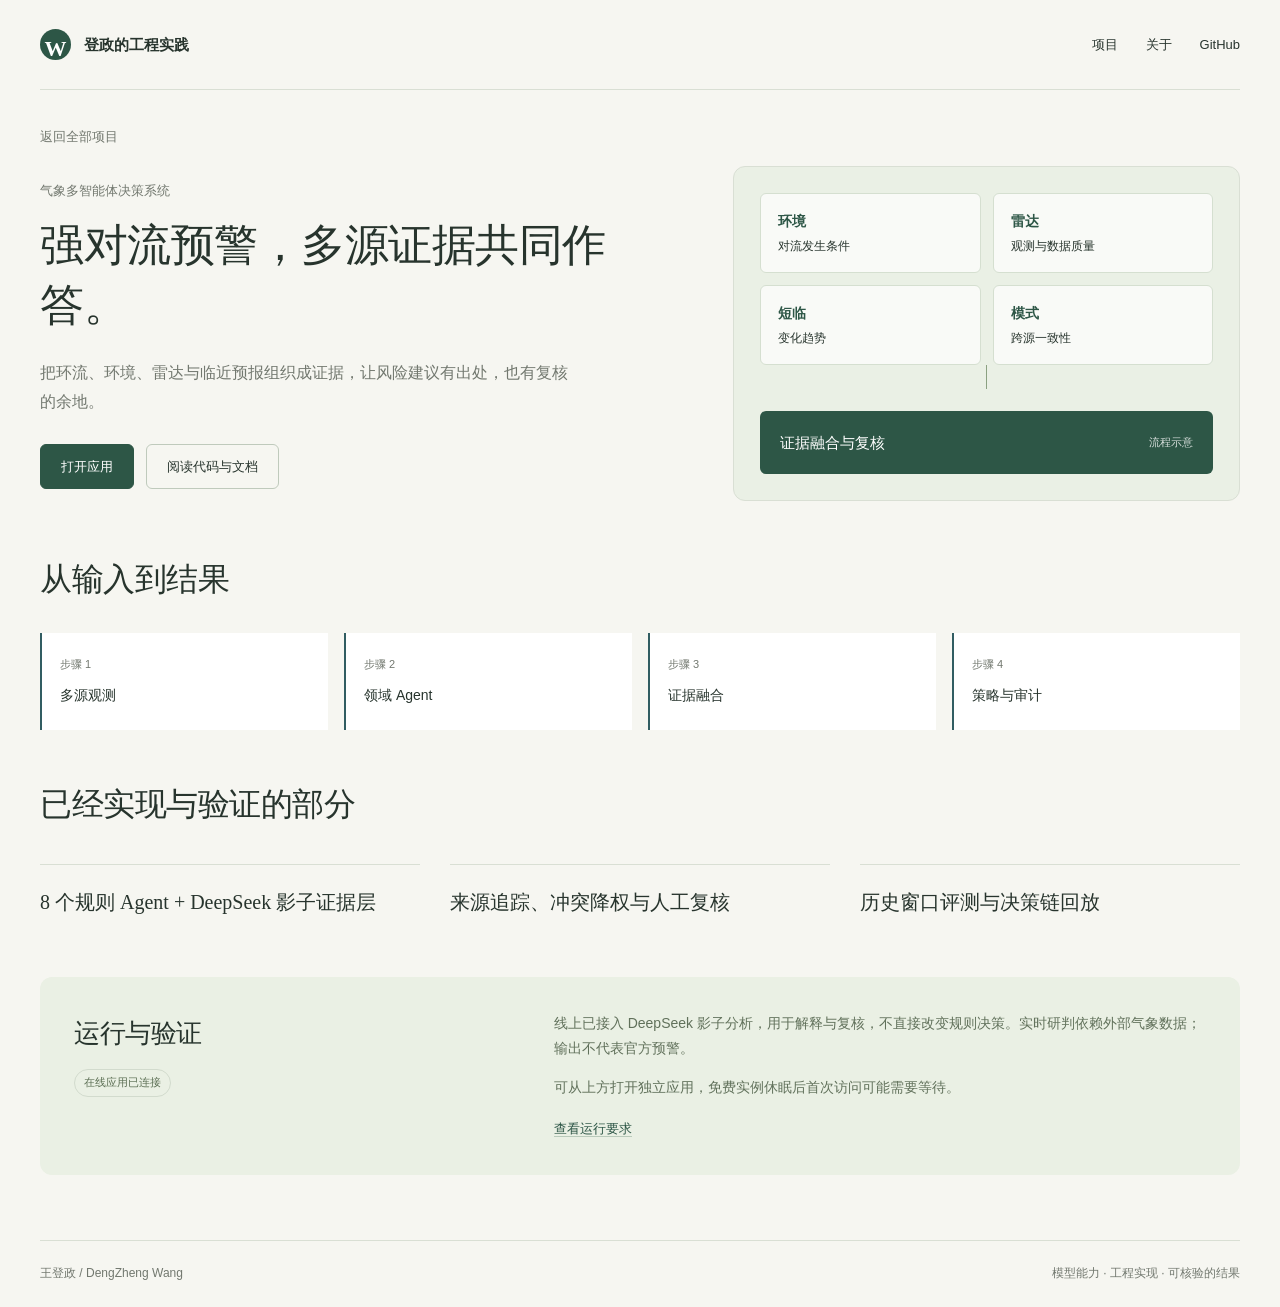
==== commit d9f86d1b: "Document verified DeepSeek integration and demo limits [skip render]" ====
--- a/docs/index.html
+++ b/docs/index.html
@@ -1 +1 @@
-<!doctype html><html lang="zh-CN"><head><meta charset="utf-8"><meta name="viewport" content="width=device-width,initial-scale=1"><meta name="description" content="王登政的智能体、多模态检索与可观测系统作品集"><title>气象多智能体决策系统 | 王登政</title><link rel="stylesheet" href="./portfolio.css"></head><body><div class="wrap"><nav class="nav"><a class="brand" href="https://yunyao-9527.github.io/"><span class="mark">W</span>登政的工程实践</a><div class="nav-links"><a href="https://yunyao-9527.github.io/#projects">项目</a><a href="https://yunyao-9527.github.io/#about">关于</a><a href="https://github.com/YunYao-9527">GitHub</a></div></nav><main style="--accent:#315d62"><a class="back" href="https://yunyao-9527.github.io/#projects">返回全部项目</a><section class="detail-hero"><div><div class="byline">气象多智能体决策系统</div><h1>强对流预警，多源证据共同作答。</h1><p class="lede">把环流、环境、雷达与临近预报组织成证据，让风险建议有出处，也有复核的余地。</p><div class="actions"><a class="button" href="https://yunyao-weather.onrender.com/">打开应用</a><a class="button secondary" href="https://github.com/YunYao-9527/weather-multi-agent-system">阅读代码与文档</a></div></div><div class="detail-preview"><div class="diagram-grid"><div class="diagram-cell"><strong>环境</strong>对流发生条件</div><div class="diagram-cell"><strong>雷达</strong>观测与数据质量</div><div class="diagram-cell"><strong>短临</strong>变化趋势</div><div class="diagram-cell"><strong>模式</strong>跨源一致性</div></div><div class="connector"></div><div class="diagram-output">证据融合与复核<span>流程示意</span></div></div></section><section><h2>从输入到结果</h2><div class="flow"><div><small>步骤 1</small>多源观测</div><div><small>步骤 2</small>领域 Agent</div><div><small>步骤 3</small>证据融合</div><div><small>步骤 4</small>策略与审计</div></div><h2>已经实现与验证的部分</h2><div class="facts"><div class="fact">8 个规则 Agent，可选 LLM 态势分析</div><div class="fact">来源追踪、冲突降权与人工复核</div><div class="fact">历史窗口评测与决策链回放</div></div></section><section class="runtime"><div><h2>运行与验证</h2><span class="badge">在线应用已连接</span></div><div><p>实时研判依赖外部气象数据。LLM 为可选能力；输出用于辅助分析，不代表官方预警。</p><p>可从上方打开独立应用，免费实例休眠后首次访问可能需要等待。</p><a class="text-link" href="https://github.com/YunYao-9527/weather-multi-agent-system">查看运行要求</a></div></section></main><footer class="footer"><span>王登政 / DengZheng Wang</span><span>模型能力 · 工程实现 · 可核验的结果</span></footer></div></body></html>+<!doctype html><html lang="zh-CN"><head><meta charset="utf-8"><meta name="viewport" content="width=device-width,initial-scale=1"><meta name="description" content="王登政的智能体、多模态检索与可观测系统作品集"><title>气象多智能体决策系统 | 王登政</title><link rel="stylesheet" href="./portfolio.css"></head><body><div class="wrap"><nav class="nav"><a class="brand" href="https://yunyao-9527.github.io/"><span class="mark">W</span>登政的工程实践</a><div class="nav-links"><a href="https://yunyao-9527.github.io/#projects">项目</a><a href="https://yunyao-9527.github.io/#about">关于</a><a href="https://github.com/YunYao-9527">GitHub</a></div></nav><main style="--accent:#315d62"><a class="back" href="https://yunyao-9527.github.io/#projects">返回全部项目</a><section class="detail-hero"><div><div class="byline">气象多智能体决策系统</div><h1>强对流预警，多源证据共同作答。</h1><p class="lede">把环流、环境、雷达与临近预报组织成证据，让风险建议有出处，也有复核的余地。</p><div class="actions"><a class="button" href="https://yunyao-weather.onrender.com/">打开应用</a><a class="button secondary" href="https://github.com/YunYao-9527/weather-multi-agent-system">阅读代码与文档</a></div></div><div class="detail-preview"><div class="diagram-grid"><div class="diagram-cell"><strong>环境</strong>对流发生条件</div><div class="diagram-cell"><strong>雷达</strong>观测与数据质量</div><div class="diagram-cell"><strong>短临</strong>变化趋势</div><div class="diagram-cell"><strong>模式</strong>跨源一致性</div></div><div class="connector"></div><div class="diagram-output">证据融合与复核<span>流程示意</span></div></div></section><section><h2>从输入到结果</h2><div class="flow"><div><small>步骤 1</small>多源观测</div><div><small>步骤 2</small>领域 Agent</div><div><small>步骤 3</small>证据融合</div><div><small>步骤 4</small>策略与审计</div></div><h2>已经实现与验证的部分</h2><div class="facts"><div class="fact">8 个规则 Agent + DeepSeek 影子证据层</div><div class="fact">来源追踪、冲突降权与人工复核</div><div class="fact">历史窗口评测与决策链回放</div></div></section><section class="runtime"><div><h2>运行与验证</h2><span class="badge">在线应用已连接</span></div><div><p>线上已接入 DeepSeek 影子分析，用于解释与复核，不直接改变规则决策。实时研判依赖外部气象数据；输出不代表官方预警。</p><p>可从上方打开独立应用，免费实例休眠后首次访问可能需要等待。</p><a class="text-link" href="https://github.com/YunYao-9527/weather-multi-agent-system">查看运行要求</a></div></section></main><footer class="footer"><span>王登政 / DengZheng Wang</span><span>模型能力 · 工程实现 · 可核验的结果</span></footer></div></body></html>
